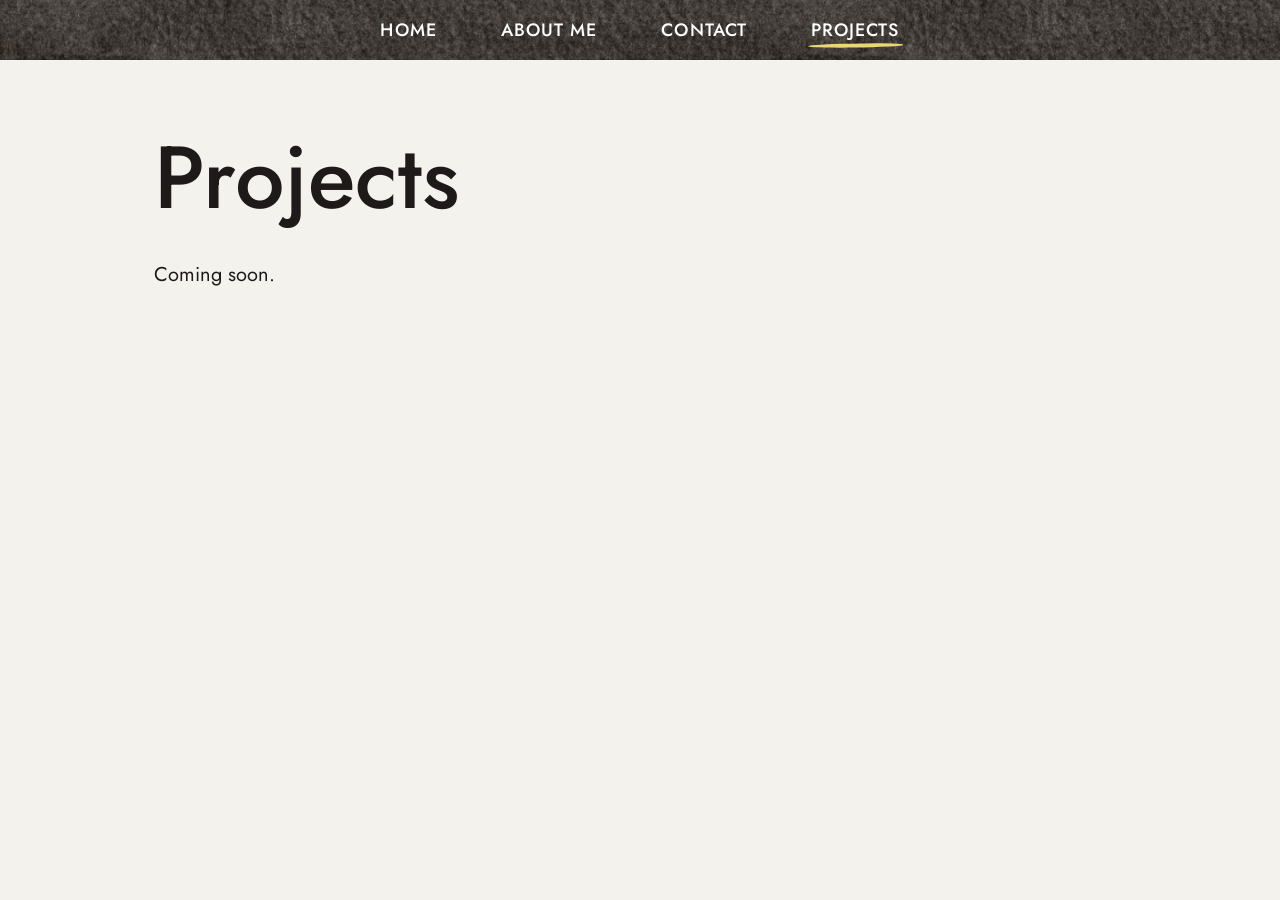
==== projects.html @ dfc5b24e "Build portfolio site with home page, navigation and subway transition" ====
<!doctype html>
<html lang="en">
<head>
<meta charset="utf-8">
<meta name="viewport" content="width=device-width, initial-scale=1">
<title>Projects | Katherine Shin</title>
<link rel="stylesheet" href="https://fonts.googleapis.com/css2?family=Jost:wght@400;500&display=swap">
<link rel="stylesheet" href="style.css">
<link rel="preload" as="image" href="assets/subway-front.webp">
<link rel="preload" as="image" href="assets/subway-middle.webp">
<link rel="preload" as="image" href="assets/subway-back.webp">
<script>
  // Hide the new page until the train is drawn in front of it
  try { if (sessionStorage.getItem('train') && !matchMedia('(prefers-reduced-motion: reduce)').matches) document.documentElement.classList.add('arriving'); } catch {}
</script>
</head>
<body>
<nav class="nav" aria-label="Main">
  <a data-page href="index.html">Home</a>
  <a data-page href="about.html">About Me</a>
  <a data-page href="contact.html">Contact</a>
  <a data-page href="projects.html" aria-current="page">Projects</a>
</nav>
<main class="page">
  <h1>Projects</h1>
  <!-- page elements go here -->
  <p>Coming soon.</p>
</main>
<script src="script.js"></script>
</body>
</html>
---- style.css ----
:root{
  --paper:#f3f2ec; --ink:#1f1a1a; --white:#fff; --red:#a90f12; --yellow:#e8d774;
  --nav-h:60px;
  /* Real Futura where installed (Macs, iPhones); Jost is the closest free match elsewhere */
  --futura:Futura,"Futura PT",Jost,"Century Gothic",sans-serif;
}
*{box-sizing:border-box}
html{color-scheme:light}
body{margin:0;background:var(--paper);color:var(--ink);font-family:var(--futura);overflow-x:hidden}
.sr-only{position:absolute;width:1px;height:1px;overflow:hidden;clip-path:inset(50%);white-space:nowrap}

/* ---------- top navigation ---------- */
.nav{position:fixed;inset:0 0 auto;z-index:20;height:var(--nav-h);display:flex;justify-content:center;
  align-items:center;gap:clamp(18px,5vw,64px);padding:0 16px;
  background:#2e2a2a url(assets/nav-strip.jpg) center/cover}
.nav a{position:relative;color:var(--white);text-decoration:none;white-space:nowrap;
  font-size:clamp(14px,1.4vw,18px);font-weight:500;letter-spacing:.04em;padding:10px 0}
.nav a::after{content:"";position:absolute;left:-3px;right:-3px;bottom:5px;height:4px;background:var(--yellow);
  border-radius:60% 40% 55% 45%;transform:scaleX(0) rotate(-.6deg);transform-origin:left;transition:transform .3s ease}
.nav a:hover::after,.nav a:focus-visible::after,.nav a[aria-current]::after{transform:scaleX(1) rotate(-.6deg)}
a:focus-visible{outline:3px solid var(--yellow);outline-offset:4px}

/* ---------- home ---------- */
/* Everything is positioned in the painting's own coordinates, so it stays lined up when resized */
.scene{position:relative;overflow:hidden;height:max(100svh,52vw)}
.art{--w:max(100vw,112.5svh);--h:calc(var(--w)*.8889);
  position:absolute;width:var(--w);height:var(--h);left:calc((100vw - var(--w))*.48);
  top:calc((max(100svh,52vw) - var(--h))*.76)}
.art img.wall{position:absolute;inset:0;width:100%;height:100%;max-width:none;display:block}
.buttons{position:absolute;left:13.4%;width:70%;top:57%;display:grid;grid-template-columns:repeat(3,1fr);gap:3%}
.btn{display:grid;place-items:center;aspect-ratio:1864/520;color:var(--white);text-decoration:none;
  font-size:clamp(14px,calc(var(--w)*.021),44px);font-weight:500;letter-spacing:.03em;
  position:relative;transition:transform .25s cubic-bezier(.3,1.6,.5,1);animation:paint .7s ease-out backwards}
.btn::before{content:"";position:absolute;inset:0;background:url(assets/button.png) center/100% 100%;transition:filter .25s}
.btn span{position:relative}
.btn:nth-child(1){animation-delay:.35s}.btn:nth-child(2){animation-delay:.6s}.btn:nth-child(3){animation-delay:.85s}
.btn:nth-child(2)::before{transform:scaleX(-1)}
.btn:nth-child(3)::before{transform:rotate(180deg)}
.btn:hover,.btn:focus-visible{transform:translateY(-5%) rotate(-1.5deg) scale(1.04)}
.btn:nth-child(even):hover,.btn:nth-child(even):focus-visible{transform:translateY(-5%) rotate(1.5deg) scale(1.04)}
.btn:hover::before{filter:brightness(1.12) drop-shadow(0 6px 5px rgb(31 26 26/.3))}
.btn:active{transform:scale(.96);transition-duration:.08s}
/* from-only, so the resting button is unclipped and hover shadows show */
@keyframes paint{from{clip-path:inset(0 100% 0 0)}to{clip-path:inset(0 0 0 0)}}

/* Portrait screens: wall sits above, buttons stack on the white paper */
@media (max-aspect-ratio:9/10){
  .scene{height:max(100svh,calc(var(--top) + 106vw + 270px));
    --top:clamp(-20vw,calc(100svh - 280px - 106vw),36vw)}
  .art{--w:130vw;left:-13vw;top:var(--top);font-size:20px}
  .art::before{content:"";position:absolute;left:0;right:0;bottom:calc(100% - var(--w)*.01 - 1px);height:calc(var(--w)*.29);
    background:url(assets/home.jpg) 0 calc(var(--w)*-.01)/100% auto;transform:scaleY(-1)}
  .art img.wall{-webkit-mask:linear-gradient(#000 95%,transparent);mask:linear-gradient(#000 95%,transparent);clip-path:inset(1.12% 0 0)}
  .buttons{top:calc(100% - 4vw);left:48.4%;width:225px;margin-left:-112px;grid-template-columns:1fr;gap:12px}
  .btn{font-size:21px}
}

/* ---------- inner pages ---------- */
.page{min-height:100svh;max-width:1100px;margin:0 auto;padding:calc(var(--nav-h) + 8vh) max(24px,5vw) 10vh}
.page h1{margin:0 0 .4em;font-size:clamp(40px,7vw,88px);font-weight:500;line-height:1.05;text-wrap:balance}
.page p{margin:0;font-size:20px;line-height:1.5;max-width:60ch}

/* ---------- page-to-page subway train ---------- */
/* The train fills everything below the menu bar, so the page can swap behind it */
.track{position:fixed;z-index:15;inset:calc(var(--nav-h) - 4px) 0 0;overflow:hidden;visibility:hidden}
.track.running{visibility:visible}
.train{position:absolute;top:0;left:0;height:calc(100% + 4px);display:flex;will-change:transform;animation:rumble .16s linear infinite alternate}
.train img{display:block;flex:none;height:100%;width:auto;max-width:none;margin-left:-1px}
@keyframes rumble{from{translate:0 -3px}to{translate:0 0}}
.arriving main{visibility:hidden}

@media (prefers-reduced-motion:reduce){
  *,*::before,*::after{animation:none!important;transition:none!important}
}

/* ---------- all caps lettering ---------- */
.nav a,.btn{text-transform:uppercase}
.nav a,.btn{letter-spacing:.06em}
@media (max-width:400px){.nav{gap:14px;padding:0 10px}.nav a{font-size:13px;letter-spacing:.02em}}
@media (max-width:340px){.nav{gap:10px}.nav a{font-size:12px;letter-spacing:0}}
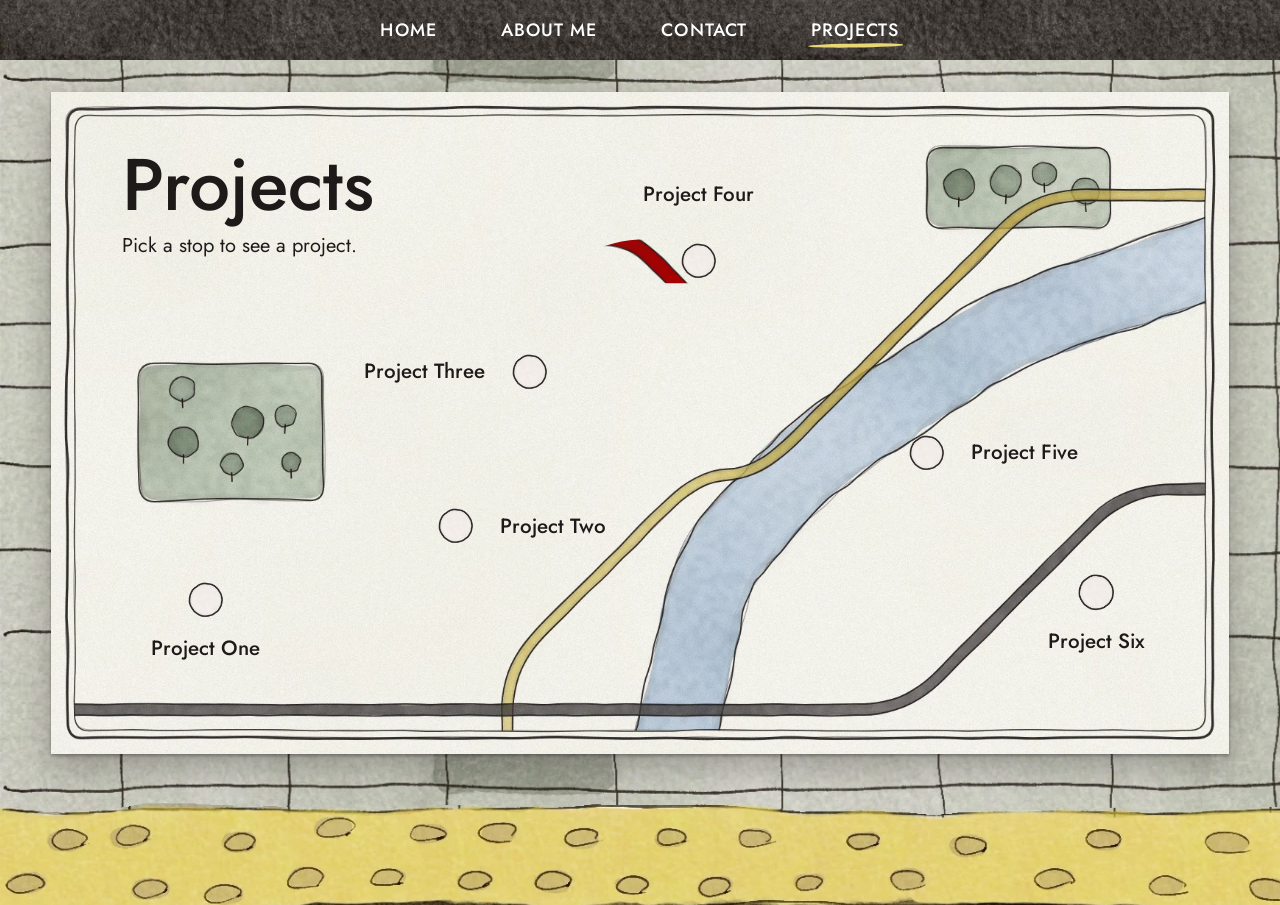
==== commit 46768eab: "Add subway map projects page and speed up page transition" ====
--- a/projects.html
+++ b/projects.html
@@ -6,6 +6,7 @@
 <title>Projects | Katherine Shin</title>
 <link rel="stylesheet" href="https://fonts.googleapis.com/css2?family=Jost:wght@400;500&display=swap">
 <link rel="stylesheet" href="style.css">
+<link rel="stylesheet" href="projects.css">
 <link rel="preload" as="image" href="assets/subway-front.webp">
 <link rel="preload" as="image" href="assets/subway-middle.webp">
 <link rel="preload" as="image" href="assets/subway-back.webp">
@@ -21,11 +22,41 @@
   <a data-page href="contact.html">Contact</a>
   <a data-page href="projects.html" aria-current="page">Projects</a>
 </nav>
-<main class="page">
-  <h1>Projects</h1>
-  <!-- page elements go here -->
-  <p>Coming soon.</p>
+<main class="station">
+  <div class="poster">
+    <header class="poster-title">
+      <h1>Projects</h1>
+      <p>Pick a stop to see a project.</p>
+    </header>
+    <svg class="line" aria-hidden="true">
+      <defs><mask id="draw" maskUnits="userSpaceOnUse"><path pathLength="1" fill="none" stroke="#fff" stroke-width="60"/></mask></defs>
+      <image mask="url(#draw)"/>
+    </svg>
+    <ol class="stops"></ol>
+  </div>
+  <div class="platform"></div>
 </main>
+
+<dialog class="sign" aria-labelledby="sign-title">
+  <div class="sign-head">
+    <span class="sign-stop"></span>
+    <h2 id="sign-title"></h2>
+    <button class="sign-close" type="button" aria-label="Close">&times;</button>
+  </div>
+  <div class="sign-body">
+    <div class="sign-pic"></div>
+    <div class="sign-text">
+      <p class="sign-about"></p>
+      <p class="sign-tools"></p>
+      <a class="sign-link" target="_blank" rel="noopener">See the project</a>
+    </div>
+  </div>
+  <div class="sign-nav">
+    <button class="btn" type="button" data-step="-1"><span>Prev stop</span></button>
+    <button class="btn" type="button" data-step="1"><span>Next stop</span></button>
+  </div>
+</dialog>
+<script src="projects.js"></script>
 <script src="script.js"></script>
 </body>
 </html>
--- a/projects.css
+++ b/projects.css
@@ -0,0 +1,63 @@
+/* Projects: a painted line map hung on the station wall */
+.station{min-height:100svh;display:flex;flex-direction:column;align-items:center;gap:clamp(20px,4vh,44px);
+  padding-top:calc(var(--nav-h) + clamp(18px,3.5vh,40px));background:#c9cbc2 url(assets/wall.webp) top/100% auto}
+.poster{position:relative;flex:none;margin-block:auto;background-size:100% 100%;box-shadow:0 2px 3px rgb(31 26 26/.35),0 14px 30px rgb(31 26 26/.28);container-type:inline-size}
+.poster.wide{aspect-ratio:16/9;width:min(92vw,calc((100svh - var(--nav-h) - 150px)*1.7778));min-width:min(92vw,620px);background-image:url(assets/map-wide.webp)}
+.poster.tall{aspect-ratio:8/15;width:min(92vw,620px);background-image:url(assets/map-tall.webp)}
+.platform{align-self:stretch;flex:none;height:clamp(64px,9vw,120px);background:url(assets/platform.webp) top/max(100%,900px) auto no-repeat}
+
+.poster-title{position:absolute;left:6%;top:8.5%}
+.poster-title h1{margin:0;font-size:6.2cqw;font-weight:500;line-height:1}
+.poster-title p{margin:.5em 0 0;font-size:max(13px,1.7cqw)}
+.tall .poster-title{left:9%;top:6%}
+.tall .poster-title h1{font-size:13cqw}
+.tall .poster-title p{font-size:max(15px,4cqw)}
+
+.line{position:absolute;inset:0;width:100%;height:100%}
+.line path{stroke-dasharray:1;animation:lay 1.6s .5s ease-in-out backwards}
+@keyframes lay{from{stroke-dashoffset:1}to{stroke-dashoffset:0}}
+
+.stops{list-style:none;margin:0;padding:0}
+.stop{--d:max(30px,3.6cqw);position:absolute;width:var(--d);height:var(--d);translate:-50% -50%;padding:0;border:0;
+  background:url(assets/stop.webp) center/contain no-repeat;color:var(--ink);font:500 max(15px,1.75cqw)/1.1 var(--futura);
+  cursor:pointer;transition:scale .25s cubic-bezier(.3,1.6,.5,1);animation:pop .35s calc(.6s + var(--i)*.26s) backwards}
+.tall .stop{--d:max(32px,9cqw);font-size:max(15px,4cqw)}
+.stop::before{content:"";position:absolute;inset:-9px}              /* bigger tap area */
+.stop:hover,.stop:focus-visible{scale:1.2}
+.stop.on,.stop:hover,.stop:focus-visible{background-image:url(assets/stop-on.webp)}
+.stop:focus-visible{outline:3px solid var(--ink);outline-offset:3px;border-radius:50%}
+.stop span{position:absolute;white-space:nowrap;padding:.25em .4em}
+/* paper-coloured halo keeps names readable over the painting */
+.stop span{text-shadow:0 0 4px #f3f1ea,0 0 4px #f3f1ea,0 0 8px #f3f1ea}
+.stop.below span{top:125%;left:50%;translate:-50% 0}
+.stop.above span{bottom:170%;left:50%;translate:-50% 0}
+.stop.right span{left:135%;top:50%;translate:0 -50%}
+.stop.left span{right:135%;top:50%;translate:0 -50%}
+@keyframes pop{from{scale:0}to{scale:1}}
+
+/* station sign */
+.sign{width:min(760px,calc(100vw - 32px));max-height:calc(100svh - 32px);overflow:auto;padding:0;border:3px solid var(--ink);
+  background:var(--paper);color:var(--ink);font-family:var(--futura);box-shadow:0 18px 50px rgb(31 26 26/.45)}
+.sign[open]{animation:drop .4s cubic-bezier(.3,1.35,.5,1)}
+.sign::backdrop{background:rgb(31 26 26/.45)}
+@keyframes drop{from{transform:translateY(-40px) rotate(-1.2deg);opacity:0}to{transform:none;opacity:1}}
+.sign-head{display:flex;align-items:center;gap:16px;padding:14px 18px;color:var(--white);
+  background:#2e2a2a url(assets/nav-strip.jpg) center/cover;border-bottom:6px solid var(--yellow)}
+.sign-stop{flex:none;display:grid;place-items:center;width:44px;height:44px;border-radius:50%;background:var(--red);font-size:22px;font-weight:500}
+.sign-head h2{flex:1;min-width:0;margin:0;font-size:clamp(22px,4vw,32px);font-weight:500;overflow-wrap:anywhere}
+.sign-close{flex:none;width:44px;height:44px;border:0;background:none;color:inherit;font:34px/1 var(--futura);cursor:pointer}
+.sign-body{display:grid;grid-template-columns:1.15fr 1fr;gap:24px;padding:24px}
+.sign-pic{display:grid;place-items:center;aspect-ratio:4/3;background:#a9c1d6;border:2px solid var(--ink);font-size:16px;overflow:hidden}
+.sign-pic img{width:100%;height:100%;object-fit:cover}
+.sign-text{min-width:0;display:flex;flex-direction:column;gap:14px}
+.sign-text p{margin:0;font-size:18px;line-height:1.5}
+.sign-text .sign-tools{font-size:16px;color:#5a5150}
+.sign-link{color:var(--red);font-size:18px;font-weight:500}
+.sign-nav{display:flex;justify-content:space-between;gap:12px;padding:0 24px 24px}
+.sign .btn{width:170px;border:0;padding:0;background:none;font-family:var(--futura);font-size:17px;cursor:pointer;animation:none}
+.sign .btn:disabled{visibility:hidden}
+.sign button:focus-visible{outline:3px solid #c9a91f;outline-offset:2px}
+@media (max-width:560px){
+  .sign-body{grid-template-columns:1fr;padding:16px;gap:16px}
+  .sign-nav{padding:0 16px 16px}.sign .btn{width:46%;font-size:15px}
+}
